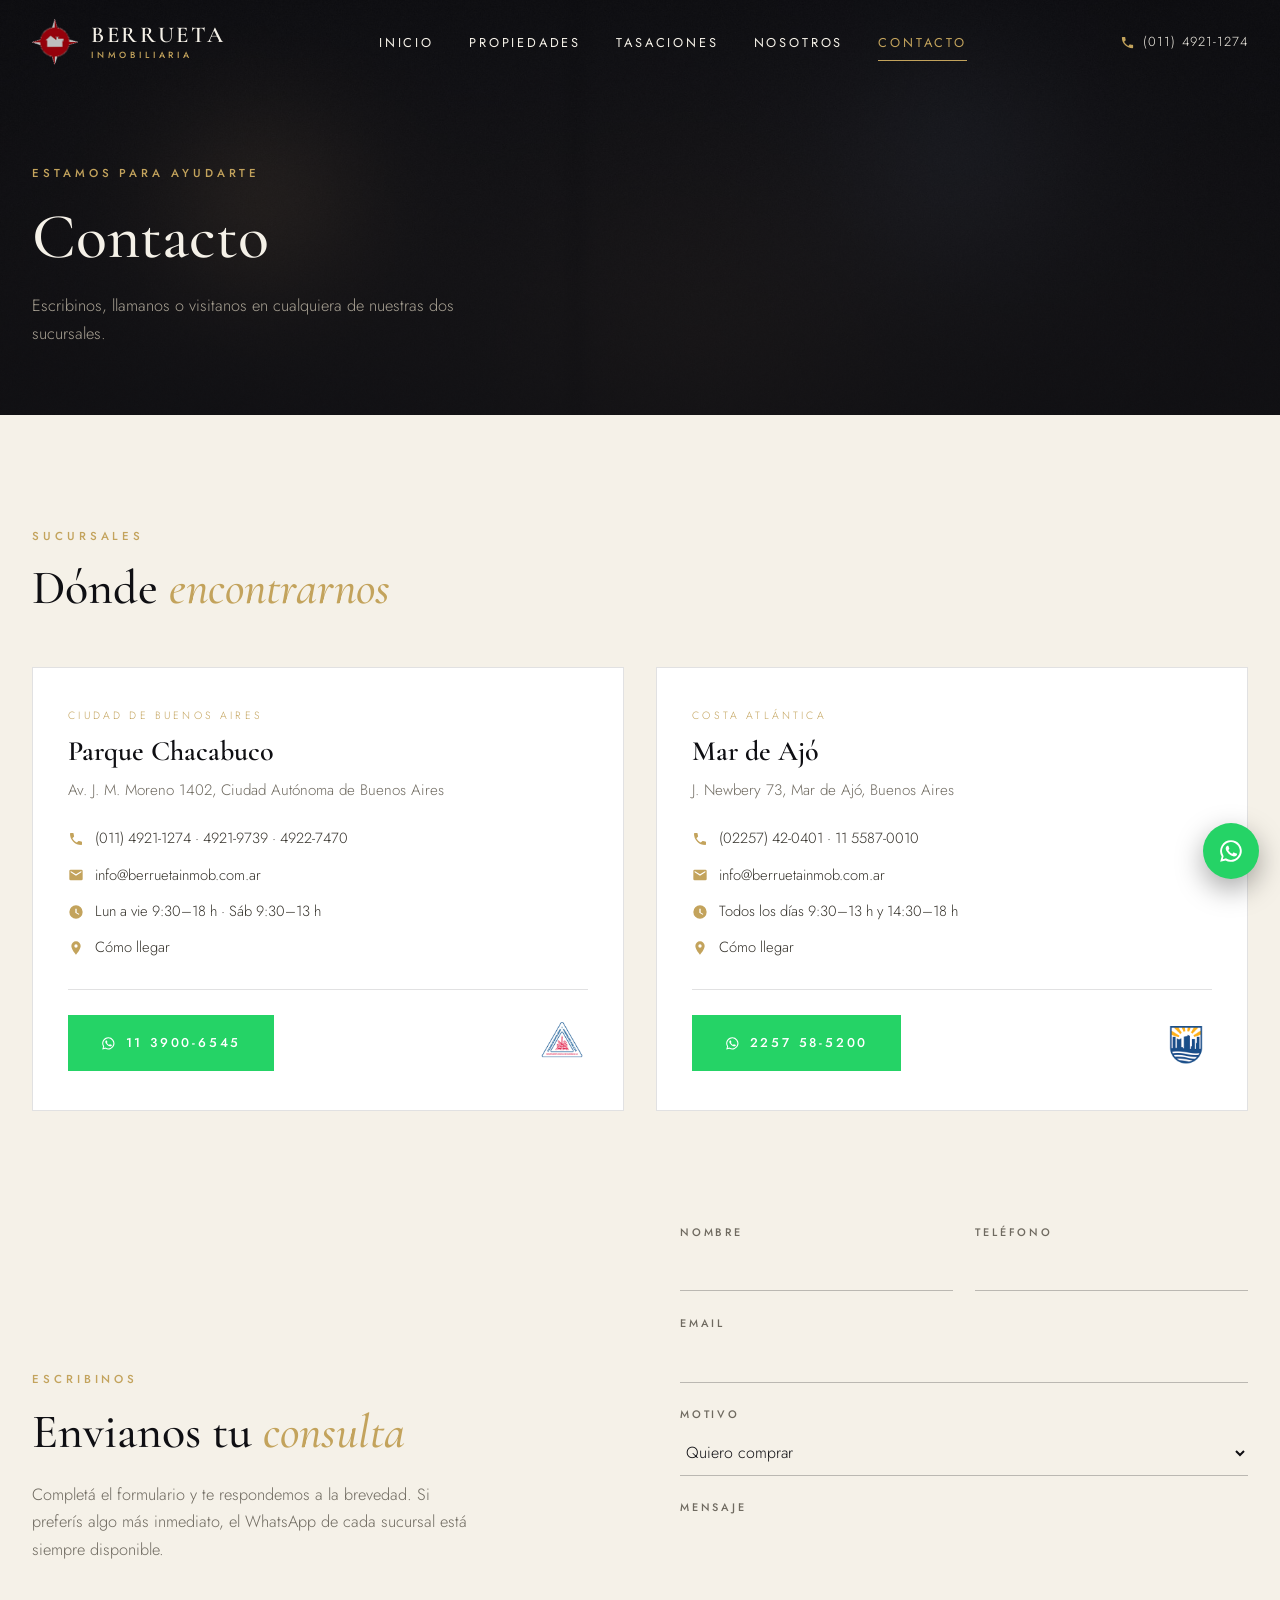
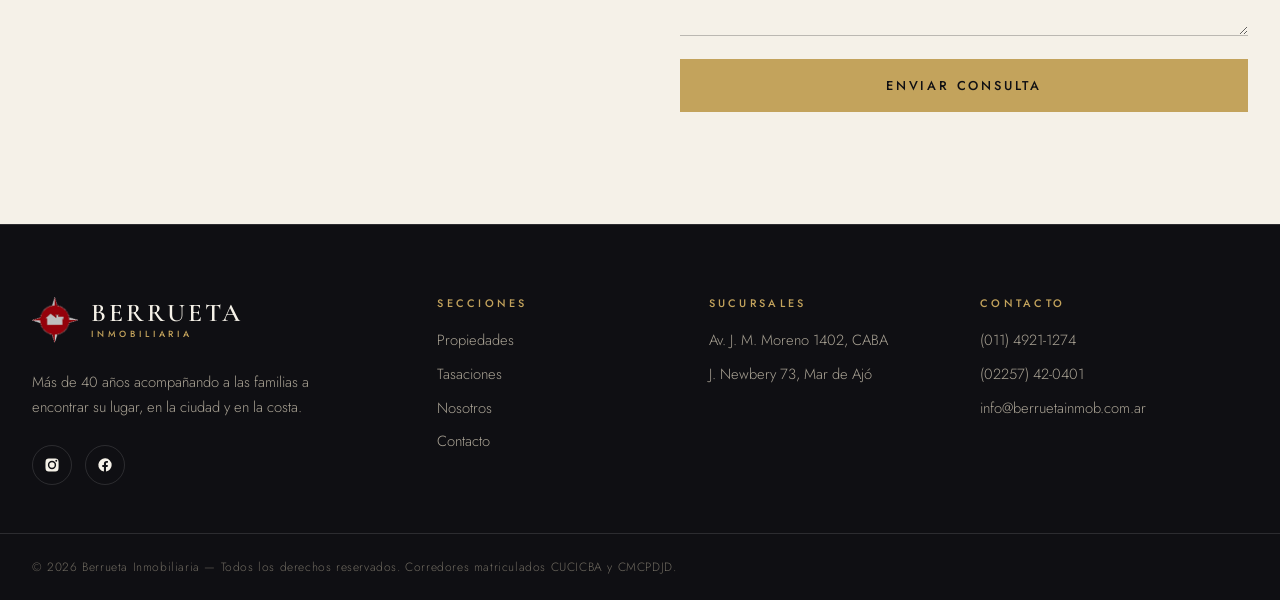
==== contacto.html @ 91f90625 "Rediseño premium: estética editorial, hero inmersivo y páginas internas - Nuevo sistema de diseño: p" ====
<!DOCTYPE html>
<html lang="es">
<head>
  <meta charset="UTF-8">
  <meta name="viewport" content="width=device-width, initial-scale=1.0">
  <title>Contacto — Berrueta Inmobiliaria | Parque Chacabuco y Mar de Ajó</title>
  <meta name="description" content="Contactá a Berrueta Inmobiliaria: dos sucursales en Parque Chacabuco (CABA) y Mar de Ajó. Teléfonos, WhatsApp, email y horarios de atención.">

  <link rel="icon" type="image/png" sizes="32x32" href="assets/img/favicon-32.png">
  <link rel="icon" type="image/png" sizes="192x192" href="assets/img/favicon-192.png">
  <link rel="apple-touch-icon" href="assets/img/apple-touch-icon.png">

  <link rel="preconnect" href="https://fonts.googleapis.com">
  <link rel="preconnect" href="https://fonts.gstatic.com" crossorigin>
  <link href="https://fonts.googleapis.com/css2?family=Cormorant+Garamond:ital,wght@0,500;0,600;1,500&family=Jost:wght@300;400;500&display=swap" rel="stylesheet">

  <link rel="stylesheet" href="css/styles.css">
</head>
<body>

  <a class="skip-link" href="#contenido">Saltar al contenido</a>

  <header class="header">
    <div class="header__inner container">
      <a class="brand" href="index.html" aria-label="Berrueta Inmobiliaria — inicio">
        <img class="brand__emblem" src="assets/img/emblema.png" alt="" width="46" height="46">
        <span class="brand__name">BERRUETA<span class="brand__tag">Inmobiliaria</span></span>
      </a>

      <nav class="nav" id="menu-principal" aria-label="Navegación principal">
        <ul class="nav__list">
          <li><a class="nav__link" href="index.html">Inicio</a></li>
          <li><a class="nav__link" href="propiedades.html">Propiedades</a></li>
          <li><a class="nav__link" href="tasaciones.html">Tasaciones</a></li>
          <li><a class="nav__link" href="nosotros.html">Nosotros</a></li>
          <li><a class="nav__link" href="contacto.html" aria-current="page">Contacto</a></li>
        </ul>
        <div class="nav__meta">
          <a href="tel:01149211274">(011) 4921-1274 — Parque Chacabuco</a>
          <a href="tel:2257420401">(02257) 42-0401 — Mar de Ajó</a>
          <a href="mailto:info@berruetainmob.com.ar">info@berruetainmob.com.ar</a>
        </div>
      </nav>

      <a class="header__phone" href="tel:01149211274">
        <svg viewBox="0 0 24 24" aria-hidden="true"><path d="M6.6 10.8c1.4 2.8 3.8 5.1 6.6 6.6l2.2-2.2c.3-.3.7-.4 1-.2 1.1.4 2.3.6 3.6.6.6 0 1 .4 1 1V20c0 .6-.4 1-1 1C10.6 21 3 13.4 3 4c0-.6.4-1 1-1h3.5c.6 0 1 .4 1 1 0 1.2.2 2.4.6 3.6.1.3 0 .7-.2 1l-2.3 2.2z"/></svg>
        (011) 4921-1274
      </a>

      <button class="header__toggle" type="button" aria-controls="menu-principal" aria-expanded="false" aria-label="Abrir menú">
        <span></span><span></span><span></span>
      </button>
    </div>
  </header>

  <main id="contenido">

    <section class="page-hero" aria-labelledby="titulo-pagina">
      <img class="page-hero__bg" src="assets/img/photos/banner.jpg" alt="">
      <div class="container">
        <p class="eyebrow">Estamos para ayudarte</p>
        <h1 class="page-hero__title" id="titulo-pagina">Contacto</h1>
        <p class="page-hero__lead">Escribinos, llamanos o visitanos en cualquiera de nuestras dos sucursales.</p>
      </div>
    </section>

    <section class="section section--ivory" aria-labelledby="sucursales-titulo">
      <div class="container">
        <header class="section__head reveal">
          <p class="eyebrow">Sucursales</p>
          <h2 class="section__title" id="sucursales-titulo">Dónde <em>encontrarnos</em></h2>
        </header>

        <div class="branches">
          <article class="branch reveal">
            <p class="branch__zone">Ciudad de Buenos Aires</p>
            <h3 class="branch__name">Parque Chacabuco</h3>
            <address class="branch__address">Av. J. M. Moreno 1402, Ciudad Autónoma de Buenos Aires</address>
            <ul class="branch__list">
              <li>
                <svg viewBox="0 0 24 24" aria-hidden="true"><path d="M6.6 10.8c1.4 2.8 3.8 5.1 6.6 6.6l2.2-2.2c.3-.3.7-.4 1-.2 1.1.4 2.3.6 3.6.6.6 0 1 .4 1 1V20c0 .6-.4 1-1 1C10.6 21 3 13.4 3 4c0-.6.4-1 1-1h3.5c.6 0 1 .4 1 1 0 1.2.2 2.4.6 3.6.1.3 0 .7-.2 1l-2.3 2.2z"/></svg>
                <span><a href="tel:01149211274">(011) 4921-1274</a> · <a href="tel:01149219739">4921-9739</a> · <a href="tel:01149227470">4922-7470</a></span>
              </li>
              <li>
                <svg viewBox="0 0 24 24" aria-hidden="true"><path d="M20 4H4a2 2 0 0 0-2 2v12a2 2 0 0 0 2 2h16a2 2 0 0 0 2-2V6a2 2 0 0 0-2-2zm0 4-8 5-8-5V6l8 5 8-5v2z"/></svg>
                <a href="mailto:info@berruetainmob.com.ar">info@berruetainmob.com.ar</a>
              </li>
              <li>
                <svg viewBox="0 0 24 24" aria-hidden="true"><path d="M12 2a10 10 0 1 0 0 20 10 10 0 0 0 0-20zm1 10.6 4 2.3-.8 1.3L11 13V7h2v5.6z"/></svg>
                Lun a vie 9:30–18 h · Sáb 9:30–13 h
              </li>
              <li>
                <svg viewBox="0 0 24 24" aria-hidden="true"><path d="M12 2a7 7 0 0 0-7 7c0 5.2 7 13 7 13s7-7.8 7-13a7 7 0 0 0-7-7zm0 9.5A2.5 2.5 0 1 1 12 6.5a2.5 2.5 0 0 1 0 5z"/></svg>
                <a href="https://maps.google.com/?q=Av.+J.+M.+Moreno+1402,+CABA" target="_blank" rel="noopener">Cómo llegar</a>
              </li>
            </ul>
            <div class="branch__actions">
              <a class="button button--whatsapp" href="https://wa.me/5491139006545" target="_blank" rel="noopener">
                <svg viewBox="0 0 24 24" aria-hidden="true"><path d="M12 2a10 10 0 0 0-8.6 15.1L2 22l5-1.3A10 10 0 1 0 12 2zm0 18.2c-1.5 0-3-.4-4.3-1.2l-.3-.2-3 .8.8-2.9-.2-.3A8.2 8.2 0 1 1 12 20.2zm4.5-6.1c-.2-.1-1.5-.7-1.7-.8-.2-.1-.4-.1-.5.1-.2.2-.6.8-.8 1-.1.2-.3.2-.5.1a6.7 6.7 0 0 1-3.3-2.9c-.3-.4 0-.5.1-.7l.4-.5c.1-.2.2-.3.2-.5s0-.4 0-.5c-.1-.1-.5-1.3-.7-1.8-.2-.5-.4-.4-.5-.4h-.5c-.2 0-.5.1-.7.3-.2.3-.9.9-.9 2.2s.9 2.5 1.1 2.7c.1.2 1.8 2.8 4.4 3.9.6.3 1.1.4 1.5.5.6.2 1.2.2 1.6.1.5-.1 1.5-.6 1.7-1.2.2-.6.2-1.1.2-1.2-.1-.1-.2-.2-.4-.3z"/></svg>
                11 3900-6545
              </a>
              <img class="branch__badge" src="assets/img/colegio-caba.png" alt="Colegio Único de Corredores Inmobiliarios de CABA" loading="lazy">
            </div>
          </article>

          <article class="branch reveal">
            <p class="branch__zone">Costa Atlántica</p>
            <h3 class="branch__name">Mar de Ajó</h3>
            <address class="branch__address">J. Newbery 73, Mar de Ajó, Buenos Aires</address>
            <ul class="branch__list">
              <li>
                <svg viewBox="0 0 24 24" aria-hidden="true"><path d="M6.6 10.8c1.4 2.8 3.8 5.1 6.6 6.6l2.2-2.2c.3-.3.7-.4 1-.2 1.1.4 2.3.6 3.6.6.6 0 1 .4 1 1V20c0 .6-.4 1-1 1C10.6 21 3 13.4 3 4c0-.6.4-1 1-1h3.5c.6 0 1 .4 1 1 0 1.2.2 2.4.6 3.6.1.3 0 .7-.2 1l-2.3 2.2z"/></svg>
                <span><a href="tel:2257420401">(02257) 42-0401</a> · <a href="tel:1155870010">11 5587-0010</a></span>
              </li>
              <li>
                <svg viewBox="0 0 24 24" aria-hidden="true"><path d="M20 4H4a2 2 0 0 0-2 2v12a2 2 0 0 0 2 2h16a2 2 0 0 0 2-2V6a2 2 0 0 0-2-2zm0 4-8 5-8-5V6l8 5 8-5v2z"/></svg>
                <a href="mailto:info@berruetainmob.com.ar">info@berruetainmob.com.ar</a>
              </li>
              <li>
                <svg viewBox="0 0 24 24" aria-hidden="true"><path d="M12 2a10 10 0 1 0 0 20 10 10 0 0 0 0-20zm1 10.6 4 2.3-.8 1.3L11 13V7h2v5.6z"/></svg>
                Todos los días 9:30–13 h y 14:30–18 h
              </li>
              <li>
                <svg viewBox="0 0 24 24" aria-hidden="true"><path d="M12 2a7 7 0 0 0-7 7c0 5.2 7 13 7 13s7-7.8 7-13a7 7 0 0 0-7-7zm0 9.5A2.5 2.5 0 1 1 12 6.5a2.5 2.5 0 0 1 0 5z"/></svg>
                <a href="https://maps.google.com/?q=J.+Newbery+73,+Mar+de+Aj%C3%B3" target="_blank" rel="noopener">Cómo llegar</a>
              </li>
            </ul>
            <div class="branch__actions">
              <a class="button button--whatsapp" href="https://wa.me/5492257585200" target="_blank" rel="noopener">
                <svg viewBox="0 0 24 24" aria-hidden="true"><path d="M12 2a10 10 0 0 0-8.6 15.1L2 22l5-1.3A10 10 0 1 0 12 2zm0 18.2c-1.5 0-3-.4-4.3-1.2l-.3-.2-3 .8.8-2.9-.2-.3A8.2 8.2 0 1 1 12 20.2zm4.5-6.1c-.2-.1-1.5-.7-1.7-.8-.2-.1-.4-.1-.5.1-.2.2-.6.8-.8 1-.1.2-.3.2-.5.1a6.7 6.7 0 0 1-3.3-2.9c-.3-.4 0-.5.1-.7l.4-.5c.1-.2.2-.3.2-.5s0-.4 0-.5c-.1-.1-.5-1.3-.7-1.8-.2-.5-.4-.4-.5-.4h-.5c-.2 0-.5.1-.7.3-.2.3-.9.9-.9 2.2s.9 2.5 1.1 2.7c.1.2 1.8 2.8 4.4 3.9.6.3 1.1.4 1.5.5.6.2 1.2.2 1.6.1.5-.1 1.5-.6 1.7-1.2.2-.6.2-1.1.2-1.2-.1-.1-.2-.2-.4-.3z"/></svg>
                2257 58-5200
              </a>
              <img class="branch__badge" src="assets/img/colegio-dolores.png" alt="Colegio de Martilleros y Corredores Públicos Departamento Judicial Dolores" loading="lazy">
            </div>
          </article>
        </div>
      </div>
    </section>

    <section class="section section--ivory" aria-labelledby="form-titulo" style="padding-top: 0;">
      <div class="container split">
        <div class="split__body reveal">
          <p class="eyebrow">Escribinos</p>
          <h2 class="section__title" id="form-titulo">Envianos tu <em>consulta</em></h2>
          <p class="split__text">Completá el formulario y te respondemos a la brevedad. Si preferís algo más inmediato, el WhatsApp de cada sucursal está siempre disponible.</p>
        </div>
        <form class="form reveal" action="mailto:info@berruetainmob.com.ar" method="post" enctype="text/plain">
          <div class="form__row">
            <label>
              <span>Nombre</span>
              <input type="text" name="nombre" required autocomplete="name">
            </label>
            <label>
              <span>Teléfono</span>
              <input type="tel" name="telefono" autocomplete="tel">
            </label>
          </div>
          <label>
            <span>Email</span>
            <input type="email" name="email" required autocomplete="email">
          </label>
          <label>
            <span>Motivo</span>
            <select name="motivo">
              <option>Quiero comprar</option>
              <option>Quiero vender</option>
              <option>Quiero alquilar</option>
              <option>Solicitar tasación</option>
              <option>Otro</option>
            </select>
          </label>
          <label>
            <span>Mensaje</span>
            <textarea name="mensaje" rows="4" required></textarea>
          </label>
          <button class="button button--gold" type="submit">Enviar consulta</button>
        </form>
      </div>
    </section>

  </main>

  <footer class="footer">
    <div class="container footer__inner">
      <div class="footer__brand">
        <a class="brand" href="index.html">
          <img class="brand__emblem" src="assets/img/emblema.png" alt="" width="46" height="46">
          <span class="brand__name">BERRUETA<span class="brand__tag">Inmobiliaria</span></span>
        </a>
        <p>Más de 40 años acompañando a las familias a encontrar su lugar, en la ciudad y en la costa.</p>
        <div class="footer__social">
          <a href="https://www.instagram.com/berrueta.inmobiliaria" target="_blank" rel="noopener" aria-label="Instagram">
            <svg viewBox="0 0 24 24" aria-hidden="true"><path d="M12 2.2c3.2 0 3.6 0 4.9.1 3.3.1 4.8 1.7 4.9 4.9.1 1.3.1 1.6.1 4.8s0 3.6-.1 4.8c-.1 3.2-1.7 4.8-4.9 4.9-1.3.1-1.6.1-4.9.1s-3.6 0-4.8-.1c-3.3-.1-4.8-1.7-4.9-4.9-.1-1.3-.1-1.6-.1-4.8s0-3.6.1-4.8C2.4 4 4 2.4 7.2 2.3c1.2-.1 1.6-.1 4.8-.1zm0 3.6a6.2 6.2 0 1 0 0 12.4 6.2 6.2 0 0 0 0-12.4zm0 10.2a4 4 0 1 1 0-8 4 4 0 0 1 0 8zm6.4-11.8a1.4 1.4 0 1 0 0 2.9 1.4 1.4 0 0 0 0-2.9z"/></svg>
          </a>
          <a href="https://www.facebook.com/people/Berrueta-Inmobiliaria/100089555132149/" target="_blank" rel="noopener" aria-label="Facebook">
            <svg viewBox="0 0 24 24" aria-hidden="true"><path d="M22 12a10 10 0 1 0-11.6 9.9v-7H7.9V12h2.5V9.8c0-2.5 1.5-3.9 3.8-3.9 1.1 0 2.2.2 2.2.2v2.5h-1.3c-1.2 0-1.6.8-1.6 1.6V12h2.8l-.4 2.9h-2.4v7A10 10 0 0 0 22 12z"/></svg>
          </a>
        </div>
      </div>
      <nav class="footer__col" aria-label="Navegación del pie de página">
        <h3>Secciones</h3>
        <ul>
          <li><a href="propiedades.html">Propiedades</a></li>
          <li><a href="tasaciones.html">Tasaciones</a></li>
          <li><a href="nosotros.html">Nosotros</a></li>
          <li><a href="contacto.html">Contacto</a></li>
        </ul>
      </nav>
      <div class="footer__col">
        <h3>Sucursales</h3>
        <ul>
          <li>Av. J. M. Moreno 1402, CABA</li>
          <li>J. Newbery 73, Mar de Ajó</li>
        </ul>
      </div>
      <div class="footer__col">
        <h3>Contacto</h3>
        <ul>
          <li><a href="tel:01149211274">(011) 4921-1274</a></li>
          <li><a href="tel:2257420401">(02257) 42-0401</a></li>
          <li><a href="mailto:info@berruetainmob.com.ar">info@berruetainmob.com.ar</a></li>
        </ul>
      </div>
    </div>
    <div class="footer__legal">
      <div class="container">
        <p>© 2026 Berrueta Inmobiliaria — Todos los derechos reservados. Corredores matriculados CUCICBA y CMCPDJD.</p>
      </div>
    </div>
  </footer>

  <a class="whatsapp-float" href="https://wa.me/5491139006545" target="_blank" rel="noopener" aria-label="Chateá con nosotros por WhatsApp">
    <svg viewBox="0 0 24 24" aria-hidden="true"><path d="M12 2a10 10 0 0 0-8.6 15.1L2 22l5-1.3A10 10 0 1 0 12 2zm0 18.2c-1.5 0-3-.4-4.3-1.2l-.3-.2-3 .8.8-2.9-.2-.3A8.2 8.2 0 1 1 12 20.2zm4.5-6.1c-.2-.1-1.5-.7-1.7-.8-.2-.1-.4-.1-.5.1-.2.2-.6.8-.8 1-.1.2-.3.2-.5.1a6.7 6.7 0 0 1-3.3-2.9c-.3-.4 0-.5.1-.7l.4-.5c.1-.2.2-.3.2-.5s0-.4 0-.5c-.1-.1-.5-1.3-.7-1.8-.2-.5-.4-.4-.5-.4h-.5c-.2 0-.5.1-.7.3-.2.3-.9.9-.9 2.2s.9 2.5 1.1 2.7c.1.2 1.8 2.8 4.4 3.9.6.3 1.1.4 1.5.5.6.2 1.2.2 1.6.1.5-.1 1.5-.6 1.7-1.2.2-.6.2-1.1.2-1.2-.1-.1-.2-.2-.4-.3z"/></svg>
  </a>

  <script src="js/main.js" defer></script>
</body>
</html>
---- css/styles.css ----
/* ==========================================================================
   Berrueta Inmobiliaria — sistema de diseño premium
   Estética editorial oscura: serif de display, dorado sobrio, mucho aire.
   Mobile-first.
   ========================================================================== */

:root {
  /* Paleta */
  --night: #0f0f13;
  --charcoal: #16161b;
  --graphite: #1e1e24;
  --ivory: #f5f1e8;
  --sand: #e8e1d1;
  --stone: #a9a294;
  --mist: #6f6a60;
  --gold: #c3a35c;
  --gold-deep: #a9883f;
  --line-dark: rgba(255, 255, 255, .12);
  --line-light: rgba(15, 15, 19, .12);
  --brand-red: #8e1b21;
  --whatsapp: #25d366;

  /* Tipografía */
  --font-display: "Cormorant Garamond", "Times New Roman", serif;
  --font-ui: "Jost", "Segoe UI", system-ui, sans-serif;

  --header-h: 84px;
  --ease: cubic-bezier(.22, .61, .36, 1);
}

/* ===== Reset ===== */
*, *::before, *::after { box-sizing: border-box; }

html { scroll-behavior: smooth; scroll-padding-top: calc(var(--header-h) + 16px); }

body {
  margin: 0;
  font-family: var(--font-ui);
  font-weight: 300;
  font-size: 1.02rem;
  line-height: 1.7;
  color: var(--ivory);
  background: var(--night);
  -webkit-font-smoothing: antialiased;
}

img, svg { max-width: 100%; display: block; }
h1, h2, h3, h4 { margin: 0; font-family: var(--font-display); font-weight: 600; line-height: 1.12; }
p { margin: 0; }
ul { margin: 0; padding: 0; list-style: none; }
a { color: inherit; text-decoration: none; }
address { font-style: normal; }
::selection { background: var(--gold); color: var(--night); }

.container { width: min(100% - 3rem, 76rem); margin-inline: auto; }

.skip-link {
  position: absolute; left: -999px; top: 0; z-index: 200;
  background: var(--gold); color: var(--night);
  padding: .6rem 1.2rem; font-weight: 500;
}
.skip-link:focus { left: 0; }

/* ===== Utilidades tipográficas ===== */
.eyebrow {
  font-size: .72rem;
  font-weight: 500;
  letter-spacing: .34em;
  text-transform: uppercase;
  color: var(--gold);
}

.display { font-family: var(--font-display); }

/* Revelado al scroll */
.reveal { opacity: 0; transform: translateY(26px); transition: opacity .9s var(--ease), transform .9s var(--ease); }
.reveal.is-visible { opacity: 1; transform: none; }

/* ===== Botones ===== */
.button {
  display: inline-flex;
  align-items: center;
  justify-content: center;
  gap: .6rem;
  font-family: var(--font-ui);
  font-weight: 500;
  font-size: .8rem;
  letter-spacing: .22em;
  text-transform: uppercase;
  padding: 1rem 2rem;
  border: 1px solid transparent;
  cursor: pointer;
  transition: background-color .3s, color .3s, border-color .3s;
  white-space: nowrap;
}
.button svg { width: 1.15em; height: 1.15em; fill: currentColor; flex: none; }

.button--gold { background: var(--gold); color: var(--night); }
.button--gold:hover { background: var(--ivory); }

.button--line { border-color: var(--line-dark); color: var(--ivory); background: transparent; }
.button--line:hover { border-color: var(--gold); color: var(--gold); }

.button--line-dark { border-color: var(--line-light); color: var(--night); background: transparent; }
.button--line-dark:hover { border-color: var(--night); background: var(--night); color: var(--ivory); }

.button--whatsapp { background: var(--whatsapp); color: #fff; }
.button--whatsapp:hover { background: #1eb955; }

/* ===== Header ===== */
.header {
  position: fixed;
  inset: 0 0 auto;
  z-index: 90;
  transition: background-color .4s, border-color .4s, backdrop-filter .4s;
  border-bottom: 1px solid transparent;
}
.header.is-solid,
.header--solid {
  background: rgba(15, 15, 19, .88);
  backdrop-filter: blur(14px);
  border-bottom-color: var(--line-dark);
}

.header__inner {
  display: flex;
  align-items: center;
  justify-content: space-between;
  gap: 1rem;
  min-height: var(--header-h);
}

.brand { display: inline-flex; align-items: center; gap: .8rem; }
.brand__emblem { height: 46px; width: 46px; }
.brand__name {
  font-family: var(--font-display);
  font-size: 1.42rem;
  font-weight: 600;
  letter-spacing: .12em;
  color: var(--ivory);
  line-height: 1;
}
.brand__tag {
  display: block;
  font-family: var(--font-ui);
  font-size: .56rem;
  font-weight: 500;
  letter-spacing: .43em;
  text-transform: uppercase;
  color: var(--gold);
  margin-top: .3rem;
}

.header__phone {
  display: none;
  align-items: center;
  gap: .5rem;
  font-size: .82rem;
  letter-spacing: .08em;
  color: var(--ivory);
  transition: color .3s;
}
.header__phone svg { width: 15px; height: 15px; fill: var(--gold); }
.header__phone:hover { color: var(--gold); }

/* Botón hamburguesa */
.header__toggle {
  display: inline-flex;
  flex-direction: column;
  justify-content: center;
  gap: 6px;
  width: 48px; height: 48px;
  padding: 12px;
  border: 0;
  background: transparent;
  cursor: pointer;
  z-index: 120;
}
.header__toggle span {
  display: block; height: 1.5px;
  background: var(--ivory);
  transition: transform .3s var(--ease), opacity .2s;
}
.header__toggle[aria-expanded="true"] span:nth-child(1) { transform: translateY(7.5px) rotate(45deg); }
.header__toggle[aria-expanded="true"] span:nth-child(2) { opacity: 0; }
.header__toggle[aria-expanded="true"] span:nth-child(3) { transform: translateY(-7.5px) rotate(-45deg); }

/* Navegación: overlay a pantalla completa en móvil */
.nav {
  position: fixed;
  inset: 0;
  z-index: 100;
  display: flex;
  flex-direction: column;
  justify-content: center;
  padding: 6rem 2rem 3rem;
  background: rgba(15, 15, 19, .97);
  backdrop-filter: blur(8px);
  opacity: 0;
  visibility: hidden;
  transition: opacity .4s var(--ease), visibility .4s;
}
.nav.is-open { opacity: 1; visibility: visible; }

.nav__list { display: grid; gap: .4rem; }
.nav__link {
  font-family: var(--font-display);
  font-size: clamp(1.9rem, 6vw, 2.6rem);
  font-weight: 500;
  color: var(--ivory);
  padding: .35rem 0;
  border-bottom: 1px solid transparent;
  transition: color .3s, padding-left .3s;
}
.nav__link:hover, .nav__link[aria-current="page"] { color: var(--gold); padding-left: .6rem; }

.nav__meta {
  margin-top: 2.5rem;
  display: grid;
  gap: .8rem;
  font-size: .85rem;
  color: var(--stone);
}
.nav__meta a:hover { color: var(--gold); }

/* ===== Hero (home) ===== */
.hero {
  position: relative;
  min-height: 100svh;
  display: flex;
  flex-direction: column;
  justify-content: center;
  overflow: hidden;
  isolation: isolate;
}
.hero__bg {
  position: absolute;
  inset: 0;
  z-index: -2;
  width: 100%; height: 100%;
  object-fit: cover;
  transform: scale(1.06);
  animation: hero-drift 24s var(--ease) forwards;
}
@keyframes hero-drift { to { transform: scale(1); } }

.hero::after {
  content: "";
  position: absolute; inset: 0; z-index: -1;
  background:
    linear-gradient(180deg, rgba(15,15,19,.55) 0%, rgba(15,15,19,.25) 40%, rgba(15,15,19,.78) 100%);
}

.hero__inner { text-align: center; padding: 7rem 0 5rem; }

.hero__eyebrow { margin-bottom: 1.6rem; }

.hero__title {
  font-size: clamp(2.6rem, 8vw, 5.2rem);
  font-weight: 500;
  color: var(--ivory);
  max-width: 18ch;
  margin-inline: auto;
}
.hero__title em { font-style: italic; color: var(--gold); }

.hero__subtitle {
  margin: 1.4rem auto 0;
  max-width: 52ch;
  font-size: 1.02rem;
  font-weight: 300;
  color: rgba(245, 241, 232, .78);
}

.hero__scroll {
  position: absolute;
  left: 50%; bottom: 2.2rem;
  transform: translateX(-50%);
  display: inline-flex;
  flex-direction: column;
  align-items: center;
  gap: .7rem;
  font-size: .62rem;
  letter-spacing: .34em;
  text-transform: uppercase;
  color: var(--stone);
}
.hero__scroll::after {
  content: "";
  width: 1px; height: 44px;
  background: linear-gradient(var(--gold), transparent);
}

/* Buscador barra */
.search {
  margin: 3rem auto 0;
  max-width: 56rem;
  background: rgba(22, 22, 27, .82);
  backdrop-filter: blur(14px);
  border: 1px solid var(--line-dark);
  padding: .6rem;
  display: grid;
  gap: .6rem;
  text-align: left;
}

.search select,
.search input {
  font-family: var(--font-ui);
  font-weight: 300;
  font-size: .95rem;
  color: var(--ivory);
  background: transparent;
  border: 0;
  border-bottom: 1px solid var(--line-dark);
  padding: .85rem .9rem;
  width: 100%;
  transition: border-color .3s;
}
.search select:focus, .search input:focus { outline: none; border-bottom-color: var(--gold); }
.search select option { background: var(--charcoal); color: var(--ivory); }
.search input::placeholder { color: var(--mist); }

.search .button { width: 100%; }

/* ===== Secciones ===== */
.section { padding: 5.5rem 0; }
.section--ivory { background: var(--ivory); color: #35322b; }
.section--ivory h2, .section--ivory h3 { color: var(--night); }
.section--charcoal { background: var(--charcoal); }

.section__head { max-width: 46rem; margin-bottom: 3.2rem; }
.section__head--center { margin-inline: auto; text-align: center; }
.section__title {
  font-size: clamp(2rem, 5vw, 3rem);
  font-weight: 500;
  margin-top: 1rem;
}
.section__title em { font-style: italic; color: var(--gold); }
.section__lead { margin-top: 1.1rem; color: var(--stone); max-width: 52ch; }
.section--ivory .section__lead { color: var(--mist); }
.section__head--center .section__lead { margin-inline: auto; }
.section__more { margin-top: 3.2rem; text-align: center; }

/* ===== Cifras ===== */
.stats {
  display: grid;
  grid-template-columns: repeat(2, 1fr);
  border-top: 1px solid var(--line-dark);
  border-left: 1px solid var(--line-dark);
}
.stats__item {
  padding: 2.2rem 1.6rem;
  border-right: 1px solid var(--line-dark);
  border-bottom: 1px solid var(--line-dark);
  text-align: center;
}
.stats__num {
  font-family: var(--font-display);
  font-size: clamp(2.4rem, 5vw, 3.4rem);
  font-weight: 500;
  color: var(--gold);
  line-height: 1;
}
.stats__label {
  margin-top: .7rem;
  font-size: .7rem;
  letter-spacing: .26em;
  text-transform: uppercase;
  color: var(--stone);
}

/* ===== Cards de propiedades ===== */
.cards { display: grid; gap: 2rem; grid-template-columns: 1fr; }

.card {
  display: flex;
  flex-direction: column;
  background: #fff;
  color: #3a362e;
  box-shadow: 0 1px 2px rgba(15,15,19,.06);
  transition: box-shadow .4s var(--ease), transform .4s var(--ease);
}
.card:hover { transform: translateY(-6px); box-shadow: 0 24px 48px rgba(15, 15, 19, .18); }

.card__media {
  position: relative;
  aspect-ratio: 4 / 2.8;
  overflow: hidden;
}
.card__media img {
  width: 100%; height: 100%;
  object-fit: cover;
  transition: transform .8s var(--ease);
}
.card:hover .card__media img { transform: scale(1.06); }

.card__media::after {
  content: "";
  position: absolute; inset: 0;
  background: linear-gradient(180deg, rgba(15,15,19,.1), rgba(15,15,19,.32));
}

.card__badges {
  position: absolute;
  top: 1rem; left: 1rem;
  z-index: 2;
  display: flex;
  flex-wrap: wrap;
  gap: .4rem;
}
.badge {
  font-size: .6rem;
  font-weight: 500;
  letter-spacing: .18em;
  text-transform: uppercase;
  padding: .35rem .7rem;
  background: rgba(15, 15, 19, .72);
  color: var(--ivory);
  backdrop-filter: blur(4px);
}
.badge--gold { background: var(--gold); color: var(--night); }
.badge--down { background: #1d5c3c; color: #d9efe2; }

.card__operation {
  position: absolute;
  bottom: 1rem; left: 1rem;
  z-index: 2;
  font-size: .62rem;
  font-weight: 500;
  letter-spacing: .3em;
  text-transform: uppercase;
  color: var(--ivory);
}
.card__operation::before {
  content: "";
  display: inline-block;
  width: 22px; height: 1px;
  background: var(--gold);
  vertical-align: middle;
  margin-right: .6rem;
}

.card__body { display: flex; flex-direction: column; gap: .8rem; padding: 1.6rem 1.7rem 1.7rem; flex: 1; }

.card__title {
  font-family: var(--font-display);
  font-size: 1.32rem;
  font-weight: 600;
  line-height: 1.25;
  color: var(--night);
}
.card__title a { transition: color .3s; }
.card__title a:hover { color: var(--gold-deep); }

.card__location {
  display: flex; align-items: center; gap: .5rem;
  font-size: .84rem; color: var(--mist);
}
.card__location svg { width: 13px; height: 13px; fill: var(--gold-deep); flex: none; }

.card__features {
  display: flex; flex-wrap: wrap;
  gap: .3rem 1.1rem;
  font-size: .78rem;
  letter-spacing: .04em;
  color: var(--mist);
}
.card__features li { display: flex; align-items: center; gap: .45rem; }
.card__features li::before { content: ""; width: 4px; height: 4px; background: var(--gold); transform: rotate(45deg); }

.card__footer {
  margin-top: auto;
  padding-top: 1.1rem;
  border-top: 1px solid var(--line-light);
  display: flex; align-items: baseline; justify-content: space-between; gap: .8rem;
}
.card__price {
  font-family: var(--font-display);
  font-size: 1.5rem;
  font-weight: 600;
  color: var(--night);
}
.card__price span { font-size: .85rem; color: var(--mist); font-family: var(--font-ui); font-weight: 300; }
.card__cta {
  font-size: .68rem; font-weight: 500;
  letter-spacing: .24em; text-transform: uppercase;
  color: var(--gold-deep);
}
.card:hover .card__cta { color: var(--night); }

/* ===== Filtros (página propiedades) ===== */
.filters {
  display: flex;
  flex-wrap: wrap;
  gap: .5rem;
  margin-bottom: 2.8rem;
}
.filters__chip {
  font-family: var(--font-ui);
  font-size: .74rem;
  font-weight: 400;
  letter-spacing: .16em;
  text-transform: uppercase;
  padding: .55rem 1.15rem;
  border: 1px solid var(--line-light);
  background: transparent;
  color: var(--mist);
  cursor: pointer;
  transition: all .3s;
}
.filters__chip:hover { border-color: var(--night); color: var(--night); }
.filters__chip.is-active { background: var(--night); border-color: var(--night); color: var(--ivory); }

/* ===== Localidades ===== */
.places { display: grid; gap: 0; border-top: 1px solid var(--line-light); }
.places__item {
  display: flex; align-items: baseline; justify-content: space-between; gap: 1rem;
  padding: 1.1rem .2rem;
  border-bottom: 1px solid var(--line-light);
  transition: padding-left .3s var(--ease), background-color .3s;
}
.places__item:hover { padding-left: .9rem; background: rgba(195, 163, 92, .07); }
.places__name { font-family: var(--font-display); font-size: 1.3rem; font-weight: 600; color: var(--night); }
.places__zone { font-size: .72rem; letter-spacing: .2em; text-transform: uppercase; color: var(--mist); }
.places__count { font-family: var(--font-display); font-size: 1.1rem; color: var(--gold-deep); white-space: nowrap; }
.places__count span { font-size: .72rem; font-family: var(--font-ui); letter-spacing: .14em; text-transform: uppercase; color: var(--mist); margin-left: .4rem; }

/* ===== Split editorial (tasaciones teaser / nosotros) ===== */
.split { display: grid; gap: 3rem; align-items: center; }
.split__media { position: relative; }
.split__media img { width: 100%; height: 100%; object-fit: cover; aspect-ratio: 4/3; }
.split__media::after {
  content: "";
  position: absolute;
  inset: 1.2rem -1.2rem -1.2rem 1.2rem;
  border: 1px solid var(--gold);
  z-index: -1;
}
.split__body .section__title { margin-top: 1rem; }
.split__text { margin-top: 1.3rem; color: var(--stone); max-width: 50ch; }
.section--ivory .split__text { color: var(--mist); }
.split__actions { margin-top: 2.2rem; display: flex; flex-wrap: wrap; gap: .8rem; }

/* ===== Proceso (tasaciones) ===== */
.steps { display: grid; gap: 2.5rem; counter-reset: paso; }
.steps__item { position: relative; padding-top: 1.2rem; border-top: 1px solid var(--line-light); }
.steps__num {
  font-family: var(--font-display);
  font-size: 3rem;
  font-weight: 500;
  color: var(--gold);
  line-height: 1;
}
.steps__title { font-size: 1.35rem; margin-top: .8rem; }
.steps__text { margin-top: .7rem; font-size: .95rem; color: var(--mist); }

/* ===== Sucursales ===== */
.branches { display: grid; gap: 2rem; }
.branch {
  border: 1px solid var(--line-dark);
  padding: 2.4rem 2.2rem;
  background: var(--graphite);
}
.section--ivory .branch { border-color: var(--line-light); background: #fff; }
.branch__zone { font-size: .66rem; letter-spacing: .3em; text-transform: uppercase; color: var(--gold); }
.branch__name { font-size: 1.75rem; margin-top: .7rem; }
.section--ivory .branch__name { color: var(--night); }
.branch__address { margin-top: .7rem; color: var(--stone); font-size: .95rem; }
.section--ivory .branch__address { color: var(--mist); }

.branch__list { margin-top: 1.4rem; display: grid; gap: .7rem; }
.branch__list li { display: flex; align-items: flex-start; gap: .7rem; font-size: .92rem; }
.branch__list svg { width: 16px; height: 16px; fill: var(--gold); flex: none; margin-top: .3rem; }
.branch__list a:hover { color: var(--gold-deep); text-decoration: underline; text-underline-offset: 3px; }

.branch__actions {
  margin-top: 1.8rem;
  padding-top: 1.6rem;
  border-top: 1px solid var(--line-dark);
  display: flex; align-items: center; justify-content: space-between; gap: 1rem; flex-wrap: wrap;
}
.section--ivory .branch__actions { border-top-color: var(--line-light); }
.branch__badge { height: 52px; width: auto; opacity: .9; }

/* ===== Página interna: portada compacta ===== */
.page-hero {
  position: relative;
  padding: calc(var(--header-h) + 5rem) 0 4.2rem;
  isolation: isolate;
  overflow: hidden;
}
.page-hero__bg { position: absolute; inset: 0; z-index: -2; width: 100%; height: 100%; object-fit: cover; }
.page-hero::after {
  content: "";
  position: absolute; inset: 0; z-index: -1;
  background: linear-gradient(180deg, rgba(15,15,19,.72), rgba(15,15,19,.88));
}
.page-hero__title { font-size: clamp(2.4rem, 6vw, 4rem); font-weight: 500; margin-top: 1.1rem; }
.page-hero__lead { margin-top: 1.2rem; max-width: 54ch; color: var(--stone); }

/* ===== Formulario contacto ===== */
.form { display: grid; gap: 1.4rem; }
.form label { display: grid; gap: .45rem; }
.form span {
  font-size: .68rem; font-weight: 500;
  letter-spacing: .26em; text-transform: uppercase;
  color: var(--mist);
}
.form input, .form select, .form textarea {
  font-family: var(--font-ui);
  font-weight: 300;
  font-size: 1rem;
  color: var(--night);
  background: transparent;
  border: 0;
  border-bottom: 1px solid rgba(15,15,19,.25);
  padding: .6rem .1rem;
  transition: border-color .3s;
  resize: vertical;
}
.form input:focus, .form select:focus, .form textarea:focus { outline: none; border-bottom-color: var(--gold-deep); }

/* ===== CTA banda final ===== */
.cta-band {
  position: relative;
  isolation: isolate;
  overflow: hidden;
  padding: 5.5rem 0;
  text-align: center;
}
.cta-band__bg { position: absolute; inset: 0; z-index: -2; width: 100%; height: 100%; object-fit: cover; }
.cta-band::after { content: ""; position: absolute; inset: 0; z-index: -1; background: rgba(15,15,19,.82); }
.cta-band__title { font-size: clamp(2rem, 5vw, 3.1rem); font-weight: 500; max-width: 24ch; margin: 1rem auto 0; }
.cta-band__actions { margin-top: 2.4rem; display: flex; flex-wrap: wrap; justify-content: center; gap: .9rem; }

/* ===== Footer ===== */
.footer { background: var(--night); border-top: 1px solid var(--line-dark); font-size: .92rem; color: var(--stone); }
.footer__inner { padding: 4.5rem 0 3rem; display: grid; gap: 3rem; }

.footer__brand .brand__name { font-size: 1.6rem; }
.footer__brand p { margin-top: 1.2rem; max-width: 36ch; }

.footer h3 {
  font-family: var(--font-ui);
  font-size: .68rem; font-weight: 500;
  letter-spacing: .3em; text-transform: uppercase;
  color: var(--gold);
  margin-bottom: 1.2rem;
}
.footer__col ul { display: grid; gap: .55rem; }
.footer__col a:hover { color: var(--ivory); }

.footer__social { display: flex; gap: .8rem; margin-top: 1.6rem; }
.footer__social a {
  display: grid; place-items: center;
  width: 40px; height: 40px;
  border: 1px solid var(--line-dark);
  border-radius: 50%;
  transition: border-color .3s, background-color .3s;
}
.footer__social a:hover { border-color: var(--gold); background: rgba(195,163,92,.1); }
.footer__social svg { width: 16px; height: 16px; fill: var(--ivory); }

.footer__legal {
  border-top: 1px solid var(--line-dark);
  padding: 1.4rem 0;
  font-size: .75rem;
  letter-spacing: .05em;
  color: var(--mist);
}

/* ===== WhatsApp flotante ===== */
.whatsapp-float {
  position: fixed;
  right: 1.3rem; bottom: 1.3rem;
  z-index: 80;
  display: grid; place-items: center;
  width: 56px; height: 56px;
  border-radius: 50%;
  background: var(--whatsapp);
  box-shadow: 0 10px 28px rgba(0, 0, 0, .35);
  transition: transform .3s var(--ease);
}
.whatsapp-float:hover { transform: scale(1.08); }
.whatsapp-float svg { width: 26px; height: 26px; fill: #fff; }

/* ===== Accesibilidad ===== */
:focus-visible { outline: 2px solid var(--gold); outline-offset: 3px; }

@media (prefers-reduced-motion: reduce) {
  html { scroll-behavior: auto; }
  *, *::before, *::after { transition: none !important; animation: none !important; }
  .reveal { opacity: 1; transform: none; }
}

/* ==========================================================================
   Breakpoints
   ========================================================================== */

@media (min-width: 640px) {
  .search { grid-template-columns: 1fr 1fr; }
  .search input[type="search"] { grid-column: 1 / -1; }
  .search .button { grid-column: 1 / -1; }
  .cards { grid-template-columns: repeat(2, 1fr); }
  .stats { grid-template-columns: repeat(4, 1fr); }
  .steps { grid-template-columns: repeat(3, 1fr); }
  .branches { grid-template-columns: repeat(2, 1fr); }
  .places { grid-template-columns: repeat(2, 1fr); column-gap: 3rem; }
  .form__row { display: grid; grid-template-columns: 1fr 1fr; gap: 1.4rem; }
}

@media (min-width: 980px) {
  .header__phone { display: inline-flex; }

  /* Navegación inline en desktop */
  .header__toggle { display: none; }
  .nav {
    position: static;
    flex-direction: row;
    align-items: center;
    gap: 2.4rem;
    padding: 0;
    background: transparent;
    backdrop-filter: none;
    opacity: 1;
    visibility: visible;
  }
  .nav__list { display: flex; gap: 2.2rem; }
  .nav__link {
    font-family: var(--font-ui);
    font-size: .8rem;
    font-weight: 400;
    letter-spacing: .22em;
    text-transform: uppercase;
    padding: .4rem 0;
    position: relative;
  }
  .nav__link::after {
    content: "";
    position: absolute;
    left: 0; bottom: -2px;
    width: 100%; height: 1px;
    background: var(--gold);
    transform: scaleX(0);
    transform-origin: left;
    transition: transform .35s var(--ease);
  }
  .nav__link:hover { color: var(--gold); padding-left: 0; }
  .nav__link:hover::after, .nav__link[aria-current="page"]::after { transform: scaleX(1); }
  .nav__link[aria-current="page"] { color: var(--gold); padding-left: 0; }
  .nav__meta { display: none; }

  .search {
    grid-template-columns: minmax(8rem, .8fr) minmax(10rem, 1fr) 1.6fr auto;
    align-items: center;
  }
  .search input[type="search"] { grid-column: auto; }
  .search .button { grid-column: auto; width: auto; }
  .search select, .search input { border-bottom: 0; border-right: 1px solid var(--line-dark); }
  .search input[type="search"] { border-right: 0; }

  .cards { grid-template-columns: repeat(3, 1fr); }
  .cards--wide { grid-template-columns: repeat(3, 1fr); }

  .split { grid-template-columns: 1fr 1fr; gap: 5rem; }
  .split--reverse .split__media { order: 2; }

  .footer__inner { grid-template-columns: 1.6fr 1fr 1fr 1.2fr; }

  .section { padding: 7rem 0; }
}
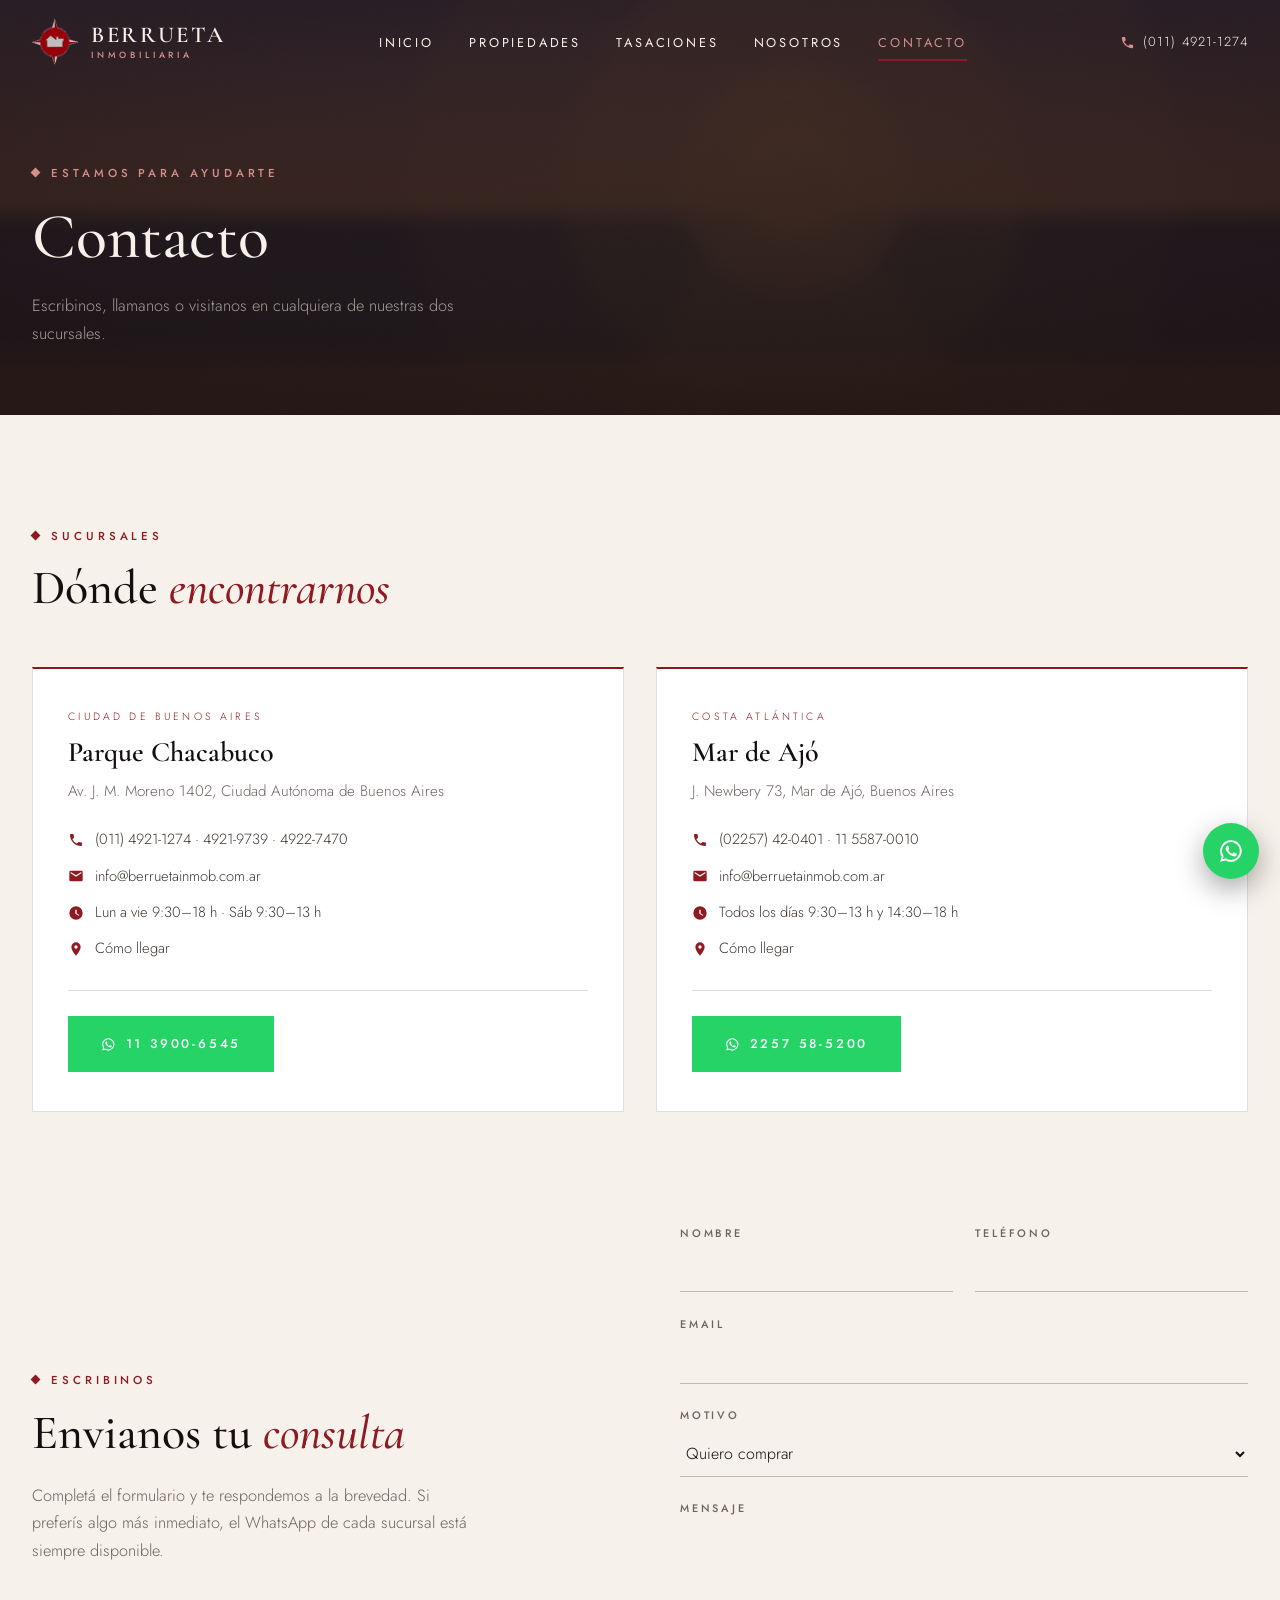
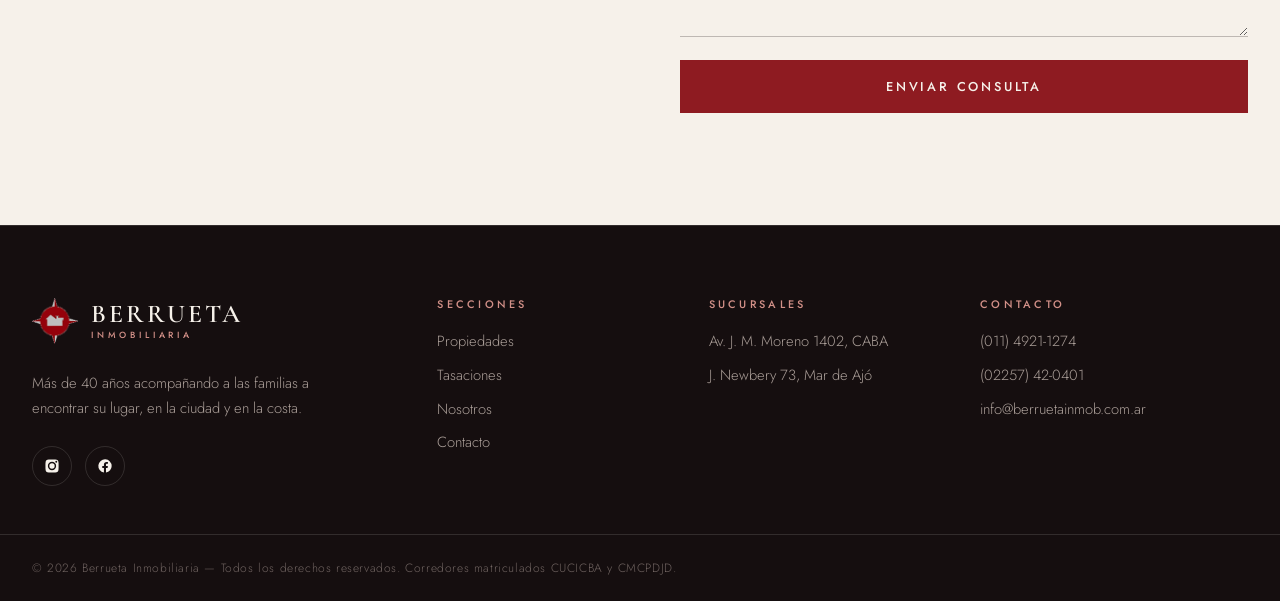
==== commit 023f92d3: "Identidad bordó, fotos luminosas y credenciales con contexto - Paleta basada en el bordó institucion" ====
--- a/contacto.html
+++ b/contacto.html
@@ -99,7 +99,6 @@
                 <svg viewBox="0 0 24 24" aria-hidden="true"><path d="M12 2a10 10 0 0 0-8.6 15.1L2 22l5-1.3A10 10 0 1 0 12 2zm0 18.2c-1.5 0-3-.4-4.3-1.2l-.3-.2-3 .8.8-2.9-.2-.3A8.2 8.2 0 1 1 12 20.2zm4.5-6.1c-.2-.1-1.5-.7-1.7-.8-.2-.1-.4-.1-.5.1-.2.2-.6.8-.8 1-.1.2-.3.2-.5.1a6.7 6.7 0 0 1-3.3-2.9c-.3-.4 0-.5.1-.7l.4-.5c.1-.2.2-.3.2-.5s0-.4 0-.5c-.1-.1-.5-1.3-.7-1.8-.2-.5-.4-.4-.5-.4h-.5c-.2 0-.5.1-.7.3-.2.3-.9.9-.9 2.2s.9 2.5 1.1 2.7c.1.2 1.8 2.8 4.4 3.9.6.3 1.1.4 1.5.5.6.2 1.2.2 1.6.1.5-.1 1.5-.6 1.7-1.2.2-.6.2-1.1.2-1.2-.1-.1-.2-.2-.4-.3z"/></svg>
                 11 3900-6545
               </a>
-              <img class="branch__badge" src="assets/img/colegio-caba.png" alt="Colegio Único de Corredores Inmobiliarios de CABA" loading="lazy">
             </div>
           </article>
 
@@ -130,7 +129,6 @@
                 <svg viewBox="0 0 24 24" aria-hidden="true"><path d="M12 2a10 10 0 0 0-8.6 15.1L2 22l5-1.3A10 10 0 1 0 12 2zm0 18.2c-1.5 0-3-.4-4.3-1.2l-.3-.2-3 .8.8-2.9-.2-.3A8.2 8.2 0 1 1 12 20.2zm4.5-6.1c-.2-.1-1.5-.7-1.7-.8-.2-.1-.4-.1-.5.1-.2.2-.6.8-.8 1-.1.2-.3.2-.5.1a6.7 6.7 0 0 1-3.3-2.9c-.3-.4 0-.5.1-.7l.4-.5c.1-.2.2-.3.2-.5s0-.4 0-.5c-.1-.1-.5-1.3-.7-1.8-.2-.5-.4-.4-.5-.4h-.5c-.2 0-.5.1-.7.3-.2.3-.9.9-.9 2.2s.9 2.5 1.1 2.7c.1.2 1.8 2.8 4.4 3.9.6.3 1.1.4 1.5.5.6.2 1.2.2 1.6.1.5-.1 1.5-.6 1.7-1.2.2-.6.2-1.1.2-1.2-.1-.1-.2-.2-.4-.3z"/></svg>
                 2257 58-5200
               </a>
-              <img class="branch__badge" src="assets/img/colegio-dolores.png" alt="Colegio de Martilleros y Corredores Públicos Departamento Judicial Dolores" loading="lazy">
             </div>
           </article>
         </div>
@@ -173,7 +171,7 @@
             <span>Mensaje</span>
             <textarea name="mensaje" rows="4" required></textarea>
           </label>
-          <button class="button button--gold" type="submit">Enviar consulta</button>
+          <button class="button button--wine" type="submit">Enviar consulta</button>
         </form>
       </div>
     </section>
--- a/css/styles.css
+++ b/css/styles.css
@@ -1,23 +1,26 @@
 /* ==========================================================================
-   Berrueta Inmobiliaria — sistema de diseño premium
-   Estética editorial oscura: serif de display, dorado sobrio, mucho aire.
-   Mobile-first.
+   Berrueta Inmobiliaria — sistema de diseño
+   Identidad de marca: bordó institucional sobre neutros cálidos.
+   Estética editorial con serif de display. Mobile-first.
    ========================================================================== */
 
 :root {
-  /* Paleta */
-  --night: #0f0f13;
-  --charcoal: #16161b;
-  --graphite: #1e1e24;
-  --ivory: #f5f1e8;
-  --sand: #e8e1d1;
-  --stone: #a9a294;
-  --mist: #6f6a60;
-  --gold: #c3a35c;
-  --gold-deep: #a9883f;
-  --line-dark: rgba(255, 255, 255, .12);
-  --line-light: rgba(15, 15, 19, .12);
-  --brand-red: #8e1b21;
+  /* Marca — el bordó del logo es el eje de la identidad */
+  --wine: #8e1b21;
+  --wine-deep: #6e1418;
+  --wine-dark: #4a0f13;
+  --rose: #d29088;        /* acento legible sobre fondos oscuros */
+  --wine-tint: #f6ebe9;   /* lavado bordó para fondos claros */
+
+  /* Neutros cálidos */
+  --night: #150e0f;       /* casi negro, teñido de vino */
+  --charcoal: #1d1416;
+  --graphite: #271b1d;
+  --ivory: #f6f1ea;
+  --stone: #a99d97;
+  --mist: #6f6360;
+  --line-dark: rgba(246, 241, 234, .13);
+  --line-light: rgba(21, 14, 15, .13);
   --whatsapp: #25d366;
 
   /* Tipografía */
@@ -50,13 +53,13 @@
 ul { margin: 0; padding: 0; list-style: none; }
 a { color: inherit; text-decoration: none; }
 address { font-style: normal; }
-::selection { background: var(--gold); color: var(--night); }
+::selection { background: var(--wine); color: var(--ivory); }
 
 .container { width: min(100% - 3rem, 76rem); margin-inline: auto; }
 
 .skip-link {
   position: absolute; left: -999px; top: 0; z-index: 200;
-  background: var(--gold); color: var(--night);
+  background: var(--wine); color: var(--ivory);
   padding: .6rem 1.2rem; font-weight: 500;
 }
 .skip-link:focus { left: 0; }
@@ -67,10 +70,19 @@
   font-weight: 500;
   letter-spacing: .34em;
   text-transform: uppercase;
-  color: var(--gold);
-}
-
-.display { font-family: var(--font-display); }
+  color: var(--rose);
+}
+/* Diamante de la rosa de los vientos del logo */
+.eyebrow::before {
+  content: "";
+  display: inline-block;
+  width: 7px; height: 7px;
+  background: currentColor;
+  transform: rotate(45deg);
+  margin-right: .75rem;
+  vertical-align: 1px;
+}
+.section--ivory .eyebrow { color: var(--wine); }
 
 /* Revelado al scroll */
 .reveal { opacity: 0; transform: translateY(26px); transition: opacity .9s var(--ease), transform .9s var(--ease); }
@@ -95,14 +107,14 @@
 }
 .button svg { width: 1.15em; height: 1.15em; fill: currentColor; flex: none; }
 
-.button--gold { background: var(--gold); color: var(--night); }
-.button--gold:hover { background: var(--ivory); }
+.button--wine { background: var(--wine); color: var(--ivory); }
+.button--wine:hover { background: var(--wine-deep); }
 
 .button--line { border-color: var(--line-dark); color: var(--ivory); background: transparent; }
-.button--line:hover { border-color: var(--gold); color: var(--gold); }
-
-.button--line-dark { border-color: var(--line-light); color: var(--night); background: transparent; }
-.button--line-dark:hover { border-color: var(--night); background: var(--night); color: var(--ivory); }
+.button--line:hover { border-color: var(--rose); color: var(--rose); }
+
+.button--line-dark { border-color: rgba(142, 27, 33, .45); color: var(--wine); background: transparent; }
+.button--line-dark:hover { border-color: var(--wine); background: var(--wine); color: var(--ivory); }
 
 .button--whatsapp { background: var(--whatsapp); color: #fff; }
 .button--whatsapp:hover { background: #1eb955; }
@@ -117,7 +129,7 @@
 }
 .header.is-solid,
 .header--solid {
-  background: rgba(15, 15, 19, .88);
+  background: rgba(21, 14, 15, .9);
   backdrop-filter: blur(14px);
   border-bottom-color: var(--line-dark);
 }
@@ -147,7 +159,7 @@
   font-weight: 500;
   letter-spacing: .43em;
   text-transform: uppercase;
-  color: var(--gold);
+  color: var(--rose);
   margin-top: .3rem;
 }
 
@@ -160,8 +172,8 @@
   color: var(--ivory);
   transition: color .3s;
 }
-.header__phone svg { width: 15px; height: 15px; fill: var(--gold); }
-.header__phone:hover { color: var(--gold); }
+.header__phone svg { width: 15px; height: 15px; fill: var(--rose); }
+.header__phone:hover { color: var(--rose); }
 
 /* Botón hamburguesa */
 .header__toggle {
@@ -194,7 +206,7 @@
   flex-direction: column;
   justify-content: center;
   padding: 6rem 2rem 3rem;
-  background: rgba(15, 15, 19, .97);
+  background: rgba(21, 14, 15, .97);
   backdrop-filter: blur(8px);
   opacity: 0;
   visibility: hidden;
@@ -209,10 +221,9 @@
   font-weight: 500;
   color: var(--ivory);
   padding: .35rem 0;
-  border-bottom: 1px solid transparent;
   transition: color .3s, padding-left .3s;
 }
-.nav__link:hover, .nav__link[aria-current="page"] { color: var(--gold); padding-left: .6rem; }
+.nav__link:hover, .nav__link[aria-current="page"] { color: var(--rose); padding-left: .6rem; }
 
 .nav__meta {
   margin-top: 2.5rem;
@@ -221,7 +232,7 @@
   font-size: .85rem;
   color: var(--stone);
 }
-.nav__meta a:hover { color: var(--gold); }
+.nav__meta a:hover { color: var(--rose); }
 
 /* ===== Hero (home) ===== */
 .hero {
@@ -244,11 +255,12 @@
 }
 @keyframes hero-drift { to { transform: scale(1); } }
 
+/* Velo bordó: la marca tiñe la escena */
 .hero::after {
   content: "";
   position: absolute; inset: 0; z-index: -1;
   background:
-    linear-gradient(180deg, rgba(15,15,19,.55) 0%, rgba(15,15,19,.25) 40%, rgba(15,15,19,.78) 100%);
+    linear-gradient(180deg, rgba(31, 12, 14, .72) 0%, rgba(52, 17, 20, .55) 45%, rgba(21, 10, 11, .85) 100%);
 }
 
 .hero__inner { text-align: center; padding: 7rem 0 5rem; }
@@ -262,14 +274,14 @@
   max-width: 18ch;
   margin-inline: auto;
 }
-.hero__title em { font-style: italic; color: var(--gold); }
+.hero__title em { font-style: italic; color: var(--rose); }
 
 .hero__subtitle {
   margin: 1.4rem auto 0;
   max-width: 52ch;
   font-size: 1.02rem;
   font-weight: 300;
-  color: rgba(245, 241, 232, .78);
+  color: rgba(246, 241, 234, .82);
 }
 
 .hero__scroll {
@@ -288,16 +300,17 @@
 .hero__scroll::after {
   content: "";
   width: 1px; height: 44px;
-  background: linear-gradient(var(--gold), transparent);
+  background: linear-gradient(var(--rose), transparent);
 }
 
 /* Buscador barra */
 .search {
   margin: 3rem auto 0;
   max-width: 56rem;
-  background: rgba(22, 22, 27, .82);
+  background: rgba(26, 15, 16, .86);
   backdrop-filter: blur(14px);
   border: 1px solid var(--line-dark);
+  border-top: 2px solid var(--wine);
   padding: .6rem;
   display: grid;
   gap: .6rem;
@@ -317,7 +330,7 @@
   width: 100%;
   transition: border-color .3s;
 }
-.search select:focus, .search input:focus { outline: none; border-bottom-color: var(--gold); }
+.search select:focus, .search input:focus { outline: none; border-bottom-color: var(--rose); }
 .search select option { background: var(--charcoal); color: var(--ivory); }
 .search input::placeholder { color: var(--mist); }
 
@@ -325,7 +338,7 @@
 
 /* ===== Secciones ===== */
 .section { padding: 5.5rem 0; }
-.section--ivory { background: var(--ivory); color: #35322b; }
+.section--ivory { background: var(--ivory); color: #40372f; }
 .section--ivory h2, .section--ivory h3 { color: var(--night); }
 .section--charcoal { background: var(--charcoal); }
 
@@ -336,7 +349,8 @@
   font-weight: 500;
   margin-top: 1rem;
 }
-.section__title em { font-style: italic; color: var(--gold); }
+.section__title em { font-style: italic; color: var(--rose); }
+.section--ivory .section__title em { color: var(--wine); }
 .section__lead { margin-top: 1.1rem; color: var(--stone); max-width: 52ch; }
 .section--ivory .section__lead { color: var(--mist); }
 .section__head--center .section__lead { margin-inline: auto; }
@@ -359,7 +373,7 @@
   font-family: var(--font-display);
   font-size: clamp(2.4rem, 5vw, 3.4rem);
   font-weight: 500;
-  color: var(--gold);
+  color: var(--rose);
   line-height: 1;
 }
 .stats__label {
@@ -377,11 +391,11 @@
   display: flex;
   flex-direction: column;
   background: #fff;
-  color: #3a362e;
-  box-shadow: 0 1px 2px rgba(15,15,19,.06);
+  color: #443b33;
+  box-shadow: 0 1px 2px rgba(21, 14, 15, .06);
   transition: box-shadow .4s var(--ease), transform .4s var(--ease);
 }
-.card:hover { transform: translateY(-6px); box-shadow: 0 24px 48px rgba(15, 15, 19, .18); }
+.card:hover { transform: translateY(-6px); box-shadow: 0 24px 48px rgba(74, 15, 19, .18); }
 
 .card__media {
   position: relative;
@@ -398,7 +412,7 @@
 .card__media::after {
   content: "";
   position: absolute; inset: 0;
-  background: linear-gradient(180deg, rgba(15,15,19,.1), rgba(15,15,19,.32));
+  background: linear-gradient(180deg, rgba(21, 14, 15, .04), rgba(21, 14, 15, .3));
 }
 
 .card__badges {
@@ -415,11 +429,11 @@
   letter-spacing: .18em;
   text-transform: uppercase;
   padding: .35rem .7rem;
-  background: rgba(15, 15, 19, .72);
+  background: rgba(21, 14, 15, .74);
   color: var(--ivory);
   backdrop-filter: blur(4px);
 }
-.badge--gold { background: var(--gold); color: var(--night); }
+.badge--wine { background: var(--wine); color: var(--ivory); }
 .badge--down { background: #1d5c3c; color: #d9efe2; }
 
 .card__operation {
@@ -431,12 +445,13 @@
   letter-spacing: .3em;
   text-transform: uppercase;
   color: var(--ivory);
+  text-shadow: 0 1px 6px rgba(21, 14, 15, .5);
 }
 .card__operation::before {
   content: "";
   display: inline-block;
-  width: 22px; height: 1px;
-  background: var(--gold);
+  width: 22px; height: 2px;
+  background: var(--wine);
   vertical-align: middle;
   margin-right: .6rem;
 }
@@ -451,13 +466,13 @@
   color: var(--night);
 }
 .card__title a { transition: color .3s; }
-.card__title a:hover { color: var(--gold-deep); }
+.card__title a:hover { color: var(--wine); }
 
 .card__location {
   display: flex; align-items: center; gap: .5rem;
   font-size: .84rem; color: var(--mist);
 }
-.card__location svg { width: 13px; height: 13px; fill: var(--gold-deep); flex: none; }
+.card__location svg { width: 13px; height: 13px; fill: var(--wine); flex: none; }
 
 .card__features {
   display: flex; flex-wrap: wrap;
@@ -467,7 +482,7 @@
   color: var(--mist);
 }
 .card__features li { display: flex; align-items: center; gap: .45rem; }
-.card__features li::before { content: ""; width: 4px; height: 4px; background: var(--gold); transform: rotate(45deg); }
+.card__features li::before { content: ""; width: 4px; height: 4px; background: var(--wine); transform: rotate(45deg); }
 
 .card__footer {
   margin-top: auto;
@@ -479,13 +494,13 @@
   font-family: var(--font-display);
   font-size: 1.5rem;
   font-weight: 600;
-  color: var(--night);
+  color: var(--wine);
 }
 .card__price span { font-size: .85rem; color: var(--mist); font-family: var(--font-ui); font-weight: 300; }
 .card__cta {
   font-size: .68rem; font-weight: 500;
   letter-spacing: .24em; text-transform: uppercase;
-  color: var(--gold-deep);
+  color: var(--wine);
 }
 .card:hover .card__cta { color: var(--night); }
 
@@ -509,8 +524,8 @@
   cursor: pointer;
   transition: all .3s;
 }
-.filters__chip:hover { border-color: var(--night); color: var(--night); }
-.filters__chip.is-active { background: var(--night); border-color: var(--night); color: var(--ivory); }
+.filters__chip:hover { border-color: var(--wine); color: var(--wine); }
+.filters__chip.is-active { background: var(--wine); border-color: var(--wine); color: var(--ivory); }
 
 /* ===== Localidades ===== */
 .places { display: grid; gap: 0; border-top: 1px solid var(--line-light); }
@@ -520,13 +535,13 @@
   border-bottom: 1px solid var(--line-light);
   transition: padding-left .3s var(--ease), background-color .3s;
 }
-.places__item:hover { padding-left: .9rem; background: rgba(195, 163, 92, .07); }
+.places__item:hover { padding-left: .9rem; background: var(--wine-tint); }
 .places__name { font-family: var(--font-display); font-size: 1.3rem; font-weight: 600; color: var(--night); }
 .places__zone { font-size: .72rem; letter-spacing: .2em; text-transform: uppercase; color: var(--mist); }
-.places__count { font-family: var(--font-display); font-size: 1.1rem; color: var(--gold-deep); white-space: nowrap; }
+.places__count { font-family: var(--font-display); font-size: 1.1rem; color: var(--wine); white-space: nowrap; }
 .places__count span { font-size: .72rem; font-family: var(--font-ui); letter-spacing: .14em; text-transform: uppercase; color: var(--mist); margin-left: .4rem; }
 
-/* ===== Split editorial (tasaciones teaser / nosotros) ===== */
+/* ===== Split editorial ===== */
 .split { display: grid; gap: 3rem; align-items: center; }
 .split__media { position: relative; }
 .split__media img { width: 100%; height: 100%; object-fit: cover; aspect-ratio: 4/3; }
@@ -534,7 +549,7 @@
   content: "";
   position: absolute;
   inset: 1.2rem -1.2rem -1.2rem 1.2rem;
-  border: 1px solid var(--gold);
+  border: 1px solid var(--wine);
   z-index: -1;
 }
 .split__body .section__title { margin-top: 1rem; }
@@ -542,14 +557,31 @@
 .section--ivory .split__text { color: var(--mist); }
 .split__actions { margin-top: 2.2rem; display: flex; flex-wrap: wrap; gap: .8rem; }
 
+/* ===== Credenciales (matrículas en Nosotros) ===== */
+.credentials {
+  display: grid;
+  gap: 1.5rem;
+  border: 1px solid var(--line-dark);
+  padding: 2rem;
+}
+.credentials__item { display: flex; align-items: center; gap: 1.4rem; }
+.credentials__item img { height: 74px; width: auto; flex: none; }
+.credentials__label {
+  font-size: .66rem;
+  letter-spacing: .24em;
+  text-transform: uppercase;
+  color: var(--rose);
+}
+.credentials__name { margin-top: .3rem; font-size: .92rem; color: var(--ivory); line-height: 1.45; }
+
 /* ===== Proceso (tasaciones) ===== */
-.steps { display: grid; gap: 2.5rem; counter-reset: paso; }
-.steps__item { position: relative; padding-top: 1.2rem; border-top: 1px solid var(--line-light); }
+.steps { display: grid; gap: 2.5rem; }
+.steps__item { position: relative; padding-top: 1.2rem; border-top: 2px solid var(--wine); }
 .steps__num {
   font-family: var(--font-display);
   font-size: 3rem;
   font-weight: 500;
-  color: var(--gold);
+  color: var(--wine);
   line-height: 1;
 }
 .steps__title { font-size: 1.35rem; margin-top: .8rem; }
@@ -559,11 +591,13 @@
 .branches { display: grid; gap: 2rem; }
 .branch {
   border: 1px solid var(--line-dark);
+  border-top: 2px solid var(--wine);
   padding: 2.4rem 2.2rem;
   background: var(--graphite);
 }
-.section--ivory .branch { border-color: var(--line-light); background: #fff; }
-.branch__zone { font-size: .66rem; letter-spacing: .3em; text-transform: uppercase; color: var(--gold); }
+.section--ivory .branch { border-color: var(--line-light); border-top-color: var(--wine); background: #fff; }
+.branch__zone { font-size: .66rem; letter-spacing: .3em; text-transform: uppercase; color: var(--rose); }
+.section--ivory .branch__zone { color: var(--wine); }
 .branch__name { font-size: 1.75rem; margin-top: .7rem; }
 .section--ivory .branch__name { color: var(--night); }
 .branch__address { margin-top: .7rem; color: var(--stone); font-size: .95rem; }
@@ -571,17 +605,17 @@
 
 .branch__list { margin-top: 1.4rem; display: grid; gap: .7rem; }
 .branch__list li { display: flex; align-items: flex-start; gap: .7rem; font-size: .92rem; }
-.branch__list svg { width: 16px; height: 16px; fill: var(--gold); flex: none; margin-top: .3rem; }
-.branch__list a:hover { color: var(--gold-deep); text-decoration: underline; text-underline-offset: 3px; }
+.branch__list svg { width: 16px; height: 16px; fill: var(--rose); flex: none; margin-top: .3rem; }
+.section--ivory .branch__list svg { fill: var(--wine); }
+.branch__list a:hover { color: var(--wine); text-decoration: underline; text-underline-offset: 3px; }
 
 .branch__actions {
   margin-top: 1.8rem;
   padding-top: 1.6rem;
   border-top: 1px solid var(--line-dark);
-  display: flex; align-items: center; justify-content: space-between; gap: 1rem; flex-wrap: wrap;
+  display: flex; align-items: center; gap: 1rem; flex-wrap: wrap;
 }
 .section--ivory .branch__actions { border-top-color: var(--line-light); }
-.branch__badge { height: 52px; width: auto; opacity: .9; }
 
 /* ===== Página interna: portada compacta ===== */
 .page-hero {
@@ -594,7 +628,7 @@
 .page-hero::after {
   content: "";
   position: absolute; inset: 0; z-index: -1;
-  background: linear-gradient(180deg, rgba(15,15,19,.72), rgba(15,15,19,.88));
+  background: linear-gradient(180deg, rgba(31, 12, 14, .82), rgba(21, 10, 11, .9));
 }
 .page-hero__title { font-size: clamp(2.4rem, 6vw, 4rem); font-weight: 500; margin-top: 1.1rem; }
 .page-hero__lead { margin-top: 1.2rem; max-width: 54ch; color: var(--stone); }
@@ -614,12 +648,12 @@
   color: var(--night);
   background: transparent;
   border: 0;
-  border-bottom: 1px solid rgba(15,15,19,.25);
+  border-bottom: 1px solid rgba(21, 14, 15, .25);
   padding: .6rem .1rem;
   transition: border-color .3s;
   resize: vertical;
 }
-.form input:focus, .form select:focus, .form textarea:focus { outline: none; border-bottom-color: var(--gold-deep); }
+.form input:focus, .form select:focus, .form textarea:focus { outline: none; border-bottom-color: var(--wine); }
 
 /* ===== CTA banda final ===== */
 .cta-band {
@@ -630,8 +664,9 @@
   text-align: center;
 }
 .cta-band__bg { position: absolute; inset: 0; z-index: -2; width: 100%; height: 100%; object-fit: cover; }
-.cta-band::after { content: ""; position: absolute; inset: 0; z-index: -1; background: rgba(15,15,19,.82); }
+.cta-band::after { content: ""; position: absolute; inset: 0; z-index: -1; background: rgba(38, 13, 15, .87); }
 .cta-band__title { font-size: clamp(2rem, 5vw, 3.1rem); font-weight: 500; max-width: 24ch; margin: 1rem auto 0; }
+.cta-band__title em { font-style: italic; color: var(--rose); }
 .cta-band__actions { margin-top: 2.4rem; display: flex; flex-wrap: wrap; justify-content: center; gap: .9rem; }
 
 /* ===== Footer ===== */
@@ -645,7 +680,7 @@
   font-family: var(--font-ui);
   font-size: .68rem; font-weight: 500;
   letter-spacing: .3em; text-transform: uppercase;
-  color: var(--gold);
+  color: var(--rose);
   margin-bottom: 1.2rem;
 }
 .footer__col ul { display: grid; gap: .55rem; }
@@ -659,7 +694,7 @@
   border-radius: 50%;
   transition: border-color .3s, background-color .3s;
 }
-.footer__social a:hover { border-color: var(--gold); background: rgba(195,163,92,.1); }
+.footer__social a:hover { border-color: var(--wine); background: rgba(142, 27, 33, .18); }
 .footer__social svg { width: 16px; height: 16px; fill: var(--ivory); }
 
 .footer__legal {
@@ -686,7 +721,8 @@
 .whatsapp-float svg { width: 26px; height: 26px; fill: #fff; }
 
 /* ===== Accesibilidad ===== */
-:focus-visible { outline: 2px solid var(--gold); outline-offset: 3px; }
+:focus-visible { outline: 2px solid var(--rose); outline-offset: 3px; }
+.section--ivory :focus-visible { outline-color: var(--wine); }
 
 @media (prefers-reduced-motion: reduce) {
   html { scroll-behavior: auto; }
@@ -708,6 +744,7 @@
   .branches { grid-template-columns: repeat(2, 1fr); }
   .places { grid-template-columns: repeat(2, 1fr); column-gap: 3rem; }
   .form__row { display: grid; grid-template-columns: 1fr 1fr; gap: 1.4rem; }
+  .credentials__item { gap: 1.8rem; }
 }
 
 @media (min-width: 980px) {
@@ -740,15 +777,15 @@
     content: "";
     position: absolute;
     left: 0; bottom: -2px;
-    width: 100%; height: 1px;
-    background: var(--gold);
+    width: 100%; height: 2px;
+    background: var(--wine);
     transform: scaleX(0);
     transform-origin: left;
     transition: transform .35s var(--ease);
   }
-  .nav__link:hover { color: var(--gold); padding-left: 0; }
+  .nav__link:hover { color: var(--rose); padding-left: 0; }
   .nav__link:hover::after, .nav__link[aria-current="page"]::after { transform: scaleX(1); }
-  .nav__link[aria-current="page"] { color: var(--gold); padding-left: 0; }
+  .nav__link[aria-current="page"] { color: var(--rose); padding-left: 0; }
   .nav__meta { display: none; }
 
   .search {
@@ -761,7 +798,6 @@
   .search input[type="search"] { border-right: 0; }
 
   .cards { grid-template-columns: repeat(3, 1fr); }
-  .cards--wide { grid-template-columns: repeat(3, 1fr); }
 
   .split { grid-template-columns: 1fr 1fr; gap: 5rem; }
   .split--reverse .split__media { order: 2; }
